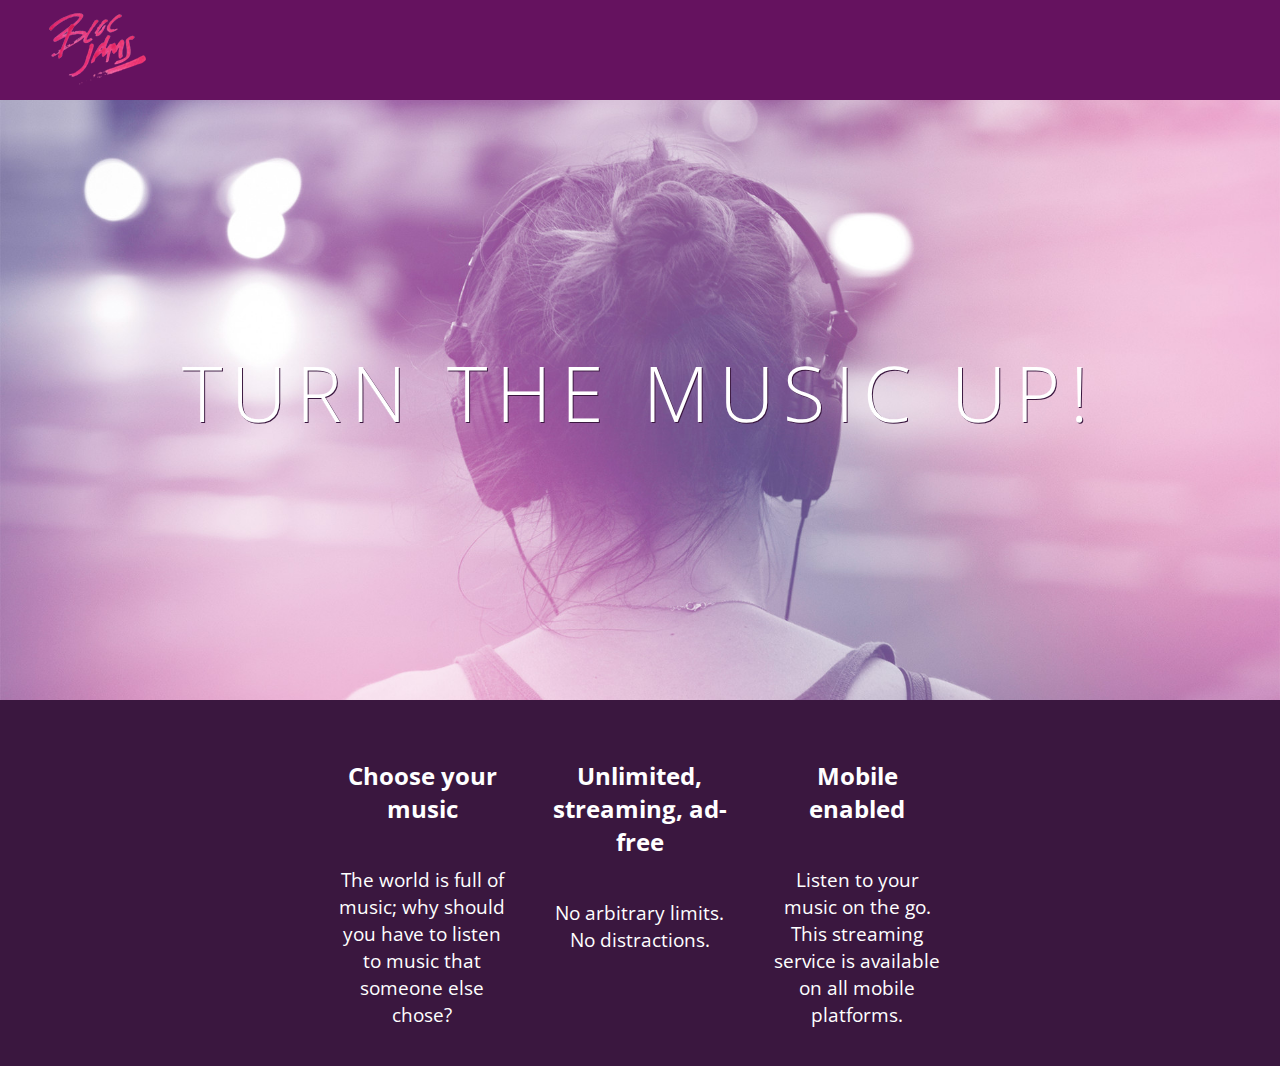
==== index.html @ 8fdde9d0 "finished check" ====
<!DOCTYPE html>
<html>
    <head>
      <title>Bloc Jams</title>
      <meta name="viewport" content="width=device-width, initial-scale=1">
      <link rel="stylesheet" type="text/css" href="http://fonts.googleapis.com/css?family=Open+Sans:400,800,600,700,300">
      <link rel="stylesheet" type="text/css" href="http://code.ionicframework.com/ionicons/2.0.1/css/ionicons.min.css">
      <link rel="stylesheet" type="text/css" href="styles/normalize.css">
      <link rel="stylesheet" type="text/css" href="styles/main.css">
      <link rel="stylesheet" type="text/css" href="styles/landing.css">
    </head>
  <body class="landing">
     <nav class="navbar"> <!--Nav Bar -->
       <img src="assets/images/bloc_jams_logo.png" alt="bloc jams logo" class="logo">

     </nav>
       <section class="hero-content"><!--Hero content -->
         <h1 class="hero-title">Turn the music up!</h1>

       </section>
       <section class="selling-points container"> <!-- selling points -->
            <div class="point column third">
                        <span class="ion-music-note"></span>
                        <h5 class="point-title">Choose your music</h5>
                        <p class="point-description">The world is full of music; why should you have to listen to music that someone else chose?</p>
            </div>
            <div class="point column third">
                  <span class="ion-radio-waves"></span>
                  <h5 class="point-title">Unlimited, streaming, ad-free</h5>
                  <p class="point-description">No arbitrary limits. No distractions.</p>
            </div>
            <div class="point column third">
                 <span class="ion-iphone"></span>
                 <h5 class="point-title">Mobile enabled</h5>
                 <p class="point-description">Listen to your music on the go. This streaming service is available on all mobile platforms.</p>
            </div>
         </section>
    </body>
</html>
---- styles/main.css ----
*, *::before, *::after {
    -moz-box-sizing: border-box;
    -webkit-box-sizing: border-box;
    box-sizing: border-box;
}
html {
    height: 100%; /* makes sure our HTML takes up 100% of the browser window */
    font-size: 100%;
}

body {
    font-family: 'Open Sans'; /* sets our font to the "Open Sans" typeface */
    color: white;             /* sets the text color to white */
    min-height: 100%;         /* says the height of the body must be, at minimum, 100% of the window */
}

.navbar {
    padding: 0.5rem;
    background-color: rgb(101,18,95);
}

.navbar > .logo {
    position: relative;
    left: 2rem;
}

.container {
    margin: 0 auto;
    max-width: 34rem;
}

/* Medium screens(640px) */
@media (min-width: 640px) {
  html { font-size: 112%; }
}

.column {
      float: left;
      padding-left: 1rem;
      padding-right: 1rem;
  }

     .column.full { width: 100%; }
     .column.two-thirds { width: 66.7%; }
     .column.half { width: 50%; }
     .column.third { width: 33.3%; }
     .column.fourth { width: 25%; }
     .column.flow-opposite { float: right; }
     
/* Large screens (1024px) */
@media (min-width: 1024px) {
  html { font-size: 120%; }
}
---- styles/landing.css ----
body.landing {
    background-color: rgb(58,23,63); /* sets the background color to an RGB value (see below) */
}
.navbar {
    padding: 0.5rem;
    background-color: rgb(101,18,95);
}

.navbar .logo {
    position: relative; /* positioning will be explained in a resource */
    left: 2rem;
}
.hero-content {
    position: relative; /* positioning will be explained in a resource */
    min-height: 600px;  /* hero content element must be _at least_ 600 pixels */
    background-image: url(../assets/images/bloc_jams_bg.jpg);
    background-repeat: no-repeat;
    background-position: center center;
    background-size: cover;
}
.hero-content .hero-title {
     position: absolute;             /* positioning will be explained in a resource */
     top: 40%;                       /* positioning will be explained in a resource */
     -webkit-transform: translateY(-50%);
     -moz-transform: translateY(-50%);
     -ms-transform: translateY(-50%);
     transform: translateY(-50%);
     width: 100%;                    /* makes sure the title inhabits the full width of its container */
     text-align: center;             /* aligns text in the horizontal center of the element */
     font-size: 4rem;                /* specifies the size of the font in root em units */
     font-weight: 300;               /* makes the font thinner or lighter weight */
     text-transform: uppercase;      /* transforms the text to be all uppercase lettering */
     letter-spacing: 0.5rem;         /* puts 0.5 root ems worth of space between each letter */
     text-shadow: 1px 1px 0px rgb(58,23,63); /* creates a shadow underneath the text for readability over the image */
 }
 .selling-points {
     position: relative;


 }

 .point {
     position: relative;
     padding: 1rem;
     text-align: center;
 }

 .point .point-title {
     font-size: 1.25rem;
 }

 .ion-music-note,
 .ion-radio-waves,
 .ion-iphone {
     color: rgb(200,50,137);
     font-size: 5rem;
 }
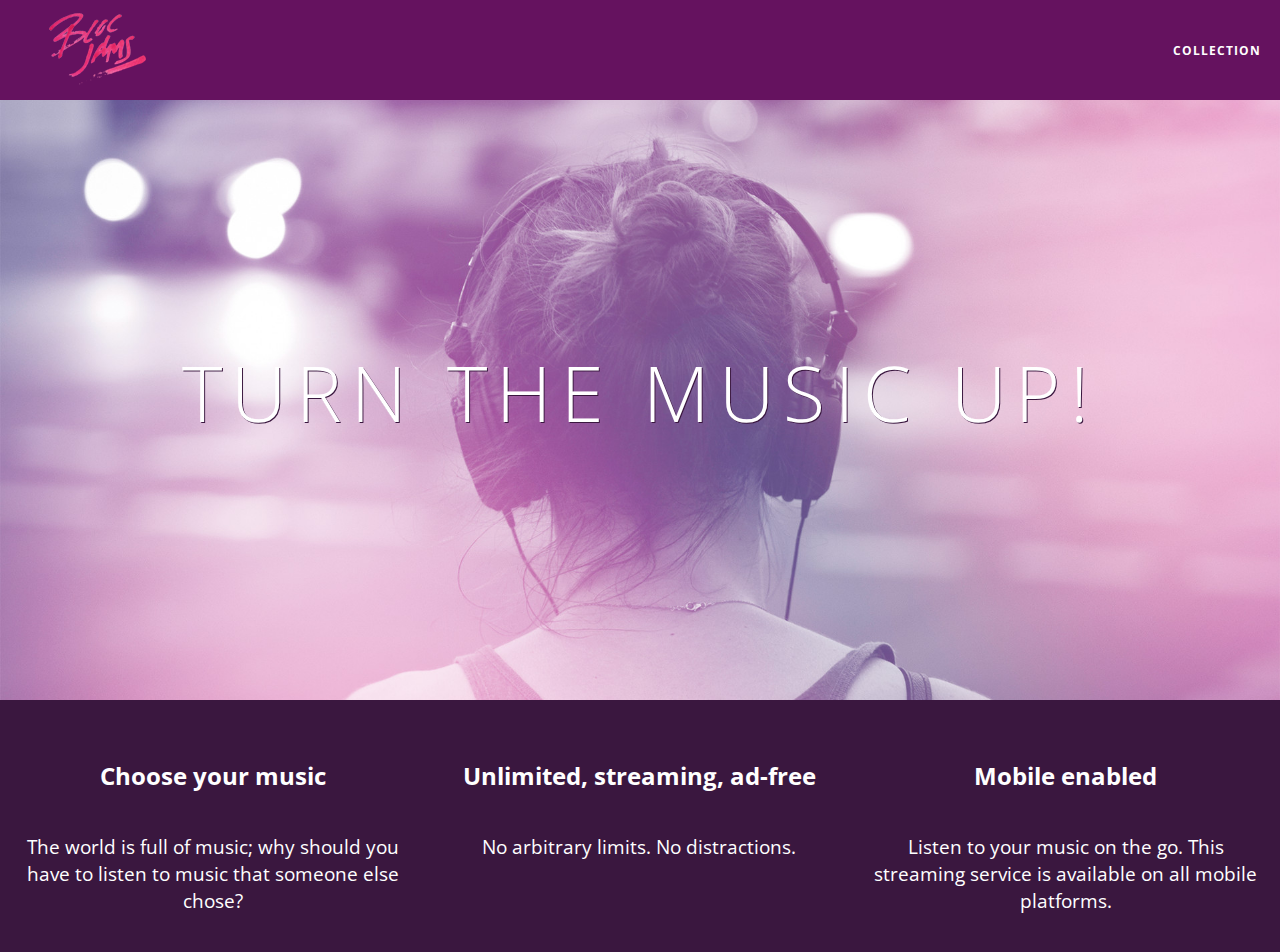
==== commit 2a6a615a: "done8" ====
--- a/index.html
+++ b/index.html
@@ -11,14 +11,18 @@
     </head>
   <body class="landing">
      <nav class="navbar"> <!--Nav Bar -->
-       <img src="assets/images/bloc_jams_logo.png" alt="bloc jams logo" class="logo">
-
+       <a href="index.html" class="logo">
+                    <img src="assets/images/bloc_jams_logo.png" alt="bloc jams logo">
+                </a>
+                <div class="links-container">
+                    <a href="collection.html" class="navbar-link">collection</a>
+                </div>
      </nav>
        <section class="hero-content"><!--Hero content -->
          <h1 class="hero-title">Turn the music up!</h1>
 
        </section>
-       <section class="selling-points container"> <!-- selling points -->
+       <section class="selling-points container clearfix"> <!-- selling points -->
             <div class="point column third">
                         <span class="ion-music-note"></span>
                         <h5 class="point-title">Choose your music</h5>
--- a/styles/main.css
+++ b/styles/main.css
@@ -15,23 +15,58 @@
 }
 
 .navbar {
+
+    position: relative;
     padding: 0.5rem;
-    background-color: rgb(101,18,95);
+    background-color: rgba(101,18,95,0.5);
+    z-index: 1;
+
 }
 
 .navbar > .logo {
     position: relative;
     left: 2rem;
+    cursor: pointer;  /* produces the finger-pointer icon when you hover over the logo */
+}
+
+.navbar .links-container {
+display: table;
+position: absolute;
+top: 0;
+right: 0;
+height: 100px;
+color: white;
+/* #3 */
+text-decoration: none;
+}
+
+.links-container .navbar-link {
+display: table-cell;
+position: relative;
+height: 100%;
+padding-left: 1rem;
+padding-right: 1rem;
+/* #4 */
+vertical-align: middle;
+color: white;
+font-size: 0.625rem;
+letter-spacing: 0.05rem;
+font-weight: 700;
+text-transform: uppercase;
+/* #3 */
+text-decoration: none;
+cursor: pointer;
+}
+
+/* #5 */
+.links-container .navbar-link:hover {
+color: rgb(233,50,117);
+}
 }
 
 .container {
     margin: 0 auto;
     max-width: 34rem;
-}
-
-/* Medium screens(640px) */
-@media (min-width: 640px) {
-  html { font-size: 112%; }
 }
 
 .column {
@@ -46,8 +81,24 @@
      .column.third { width: 33.3%; }
      .column.fourth { width: 25%; }
      .column.flow-opposite { float: right; }
-     
+
+/* Medium screens(640px) */
+@media (min-width: 640px) {
+  html { font-size: 112%; }
+}
+
+
 /* Large screens (1024px) */
 @media (min-width: 1024px) {
   html { font-size: 120%; }
 }
+
+.clearfix::before,
+.clearfix::after {
+   content: " ";
+   display: table;
+}
+
+.clearfix::after {
+   clear: both;
+}
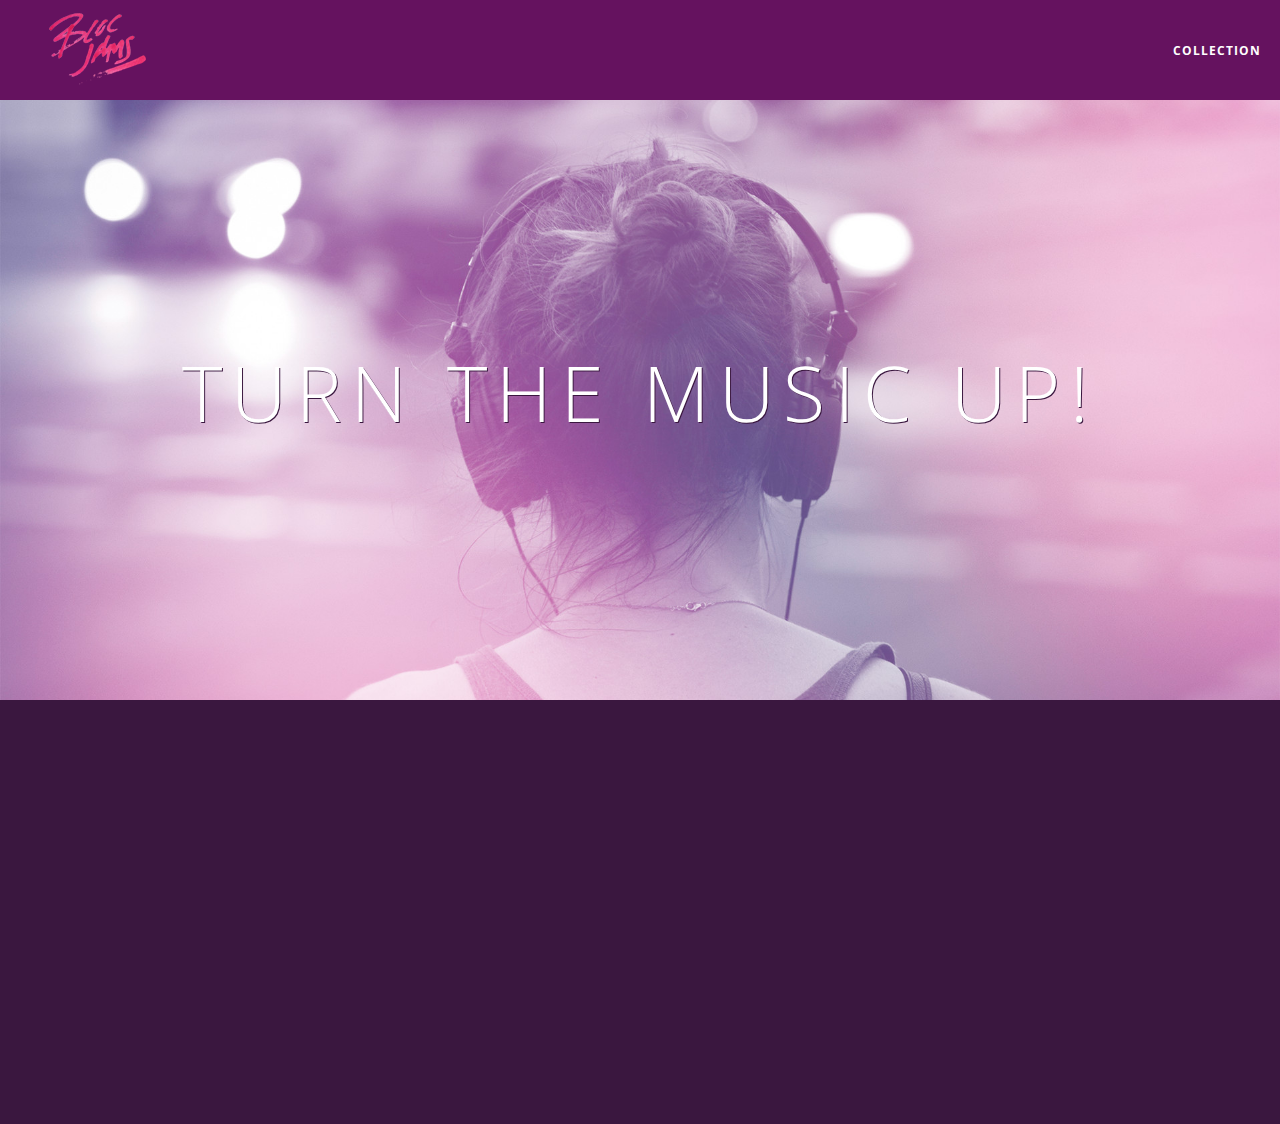
==== commit 2ba21ef0: "22c" ====
--- a/index.html
+++ b/index.html
@@ -9,6 +9,7 @@
       <link rel="stylesheet" type="text/css" href="styles/main.css">
       <link rel="stylesheet" type="text/css" href="styles/landing.css">
     </head>
+    <script src="scripts/landing.js"></script>
   <body class="landing">
      <nav class="navbar"> <!--Nav Bar -->
        <a href="index.html" class="logo">
--- a/styles/main.css
+++ b/styles/main.css
@@ -62,11 +62,18 @@
 .links-container .navbar-link:hover {
 color: rgb(233,50,117);
 }
+
+.links-container .navbar-link:active {
+background-color: white;
 }
 
 .container {
     margin: 0 auto;
     max-width: 34rem;
+}
+
+.container.narrow {
+    max-width: 56rem;
 }
 
 .column {
--- a/styles/landing.css
+++ b/styles/landing.css
@@ -1,57 +1,69 @@
 body.landing {
-    background-color: rgb(58,23,63); /* sets the background color to an RGB value (see below) */
+  background-color: rgb(58,23,63); /* sets the background color to an RGB value (see below) */
 }
 .navbar {
-    padding: 0.5rem;
-    background-color: rgb(101,18,95);
+  padding: 0.5rem;
+  background-color: rgb(101,18,95);
 }
 
 .navbar .logo {
-    position: relative; /* positioning will be explained in a resource */
-    left: 2rem;
+  position: relative; /* positioning will be explained in a resource */
+  left: 2rem;
 }
 .hero-content {
-    position: relative; /* positioning will be explained in a resource */
-    min-height: 600px;  /* hero content element must be _at least_ 600 pixels */
-    background-image: url(../assets/images/bloc_jams_bg.jpg);
-    background-repeat: no-repeat;
-    background-position: center center;
-    background-size: cover;
+  position: relative; /* positioning will be explained in a resource */
+  min-height: 600px;  /* hero content element must be _at least_ 600 pixels */
+  background-image: url(../assets/images/bloc_jams_bg.jpg);
+  background-repeat: no-repeat;
+  background-position: center center;
+  background-size: cover;
 }
 .hero-content .hero-title {
-     position: absolute;             /* positioning will be explained in a resource */
-     top: 40%;                       /* positioning will be explained in a resource */
-     -webkit-transform: translateY(-50%);
-     -moz-transform: translateY(-50%);
-     -ms-transform: translateY(-50%);
-     transform: translateY(-50%);
-     width: 100%;                    /* makes sure the title inhabits the full width of its container */
-     text-align: center;             /* aligns text in the horizontal center of the element */
-     font-size: 4rem;                /* specifies the size of the font in root em units */
-     font-weight: 300;               /* makes the font thinner or lighter weight */
-     text-transform: uppercase;      /* transforms the text to be all uppercase lettering */
-     letter-spacing: 0.5rem;         /* puts 0.5 root ems worth of space between each letter */
-     text-shadow: 1px 1px 0px rgb(58,23,63); /* creates a shadow underneath the text for readability over the image */
- }
- .selling-points {
-     position: relative;
+  position: absolute;             /* positioning will be explained in a resource */
+  top: 40%;                       /* positioning will be explained in a resource */
+  -webkit-transform: translateY(-50%);
+  -moz-transform: translateY(-50%);
+  -ms-transform: translateY(-50%);
+  transform: translateY(-50%);
+  width: 100%;                    /* makes sure the title inhabits the full width of its container */
+  text-align: center;             /* aligns text in the horizontal center of the element */
+  font-size: 4rem;                /* specifies the size of the font in root em units */
+  font-weight: 300;               /* makes the font thinner or lighter weight */
+  text-transform: uppercase;      /* transforms the text to be all uppercase lettering */
+  letter-spacing: 0.5rem;         /* puts 0.5 root ems worth of space between each letter */
+  text-shadow: 1px 1px 0px rgb(58,23,63); /* creates a shadow underneath the text for readability over the image */
+}
+.selling-points {
+  position: relative;
 
 
- }
+}
 
- .point {
-     position: relative;
-     padding: 1rem;
-     text-align: center;
- }
+.point {
+  position: relative;
+  padding: 1rem;
+  text-align: center;
+  opacity: 0;
+  -webkit-transform: scaleX(0.9) translateY(3rem);
+  -moz-transform: scaleX(0.9) translateY(3rem);
+  transform: scaleX(0.9) translateY(3rem);
+  -webkit-transition: all 0.25s ease-in-out;
+  -moz-transition: all 0.25s ease-in-out;
+  transition: all 0.25s ease-in-out;
+  -webkit-transition-delay: 0.2s;
+  -moz-transition-delay: 0.2s;
+  transition-delay: 0.2s;
+}
 
- .point .point-title {
-     font-size: 1.25rem;
- }
+.point .point-title {
+  font-size: 1.25rem;
+}
 
- .ion-music-note,
- .ion-radio-waves,
- .ion-iphone {
-     color: rgb(200,50,137);
-     font-size: 5rem;
- }
+
+
+.ion-music-note,
+.ion-radio-waves,
+.ion-iphone {
+  color: rgb(200,50,137);
+  font-size: 5rem;
+}
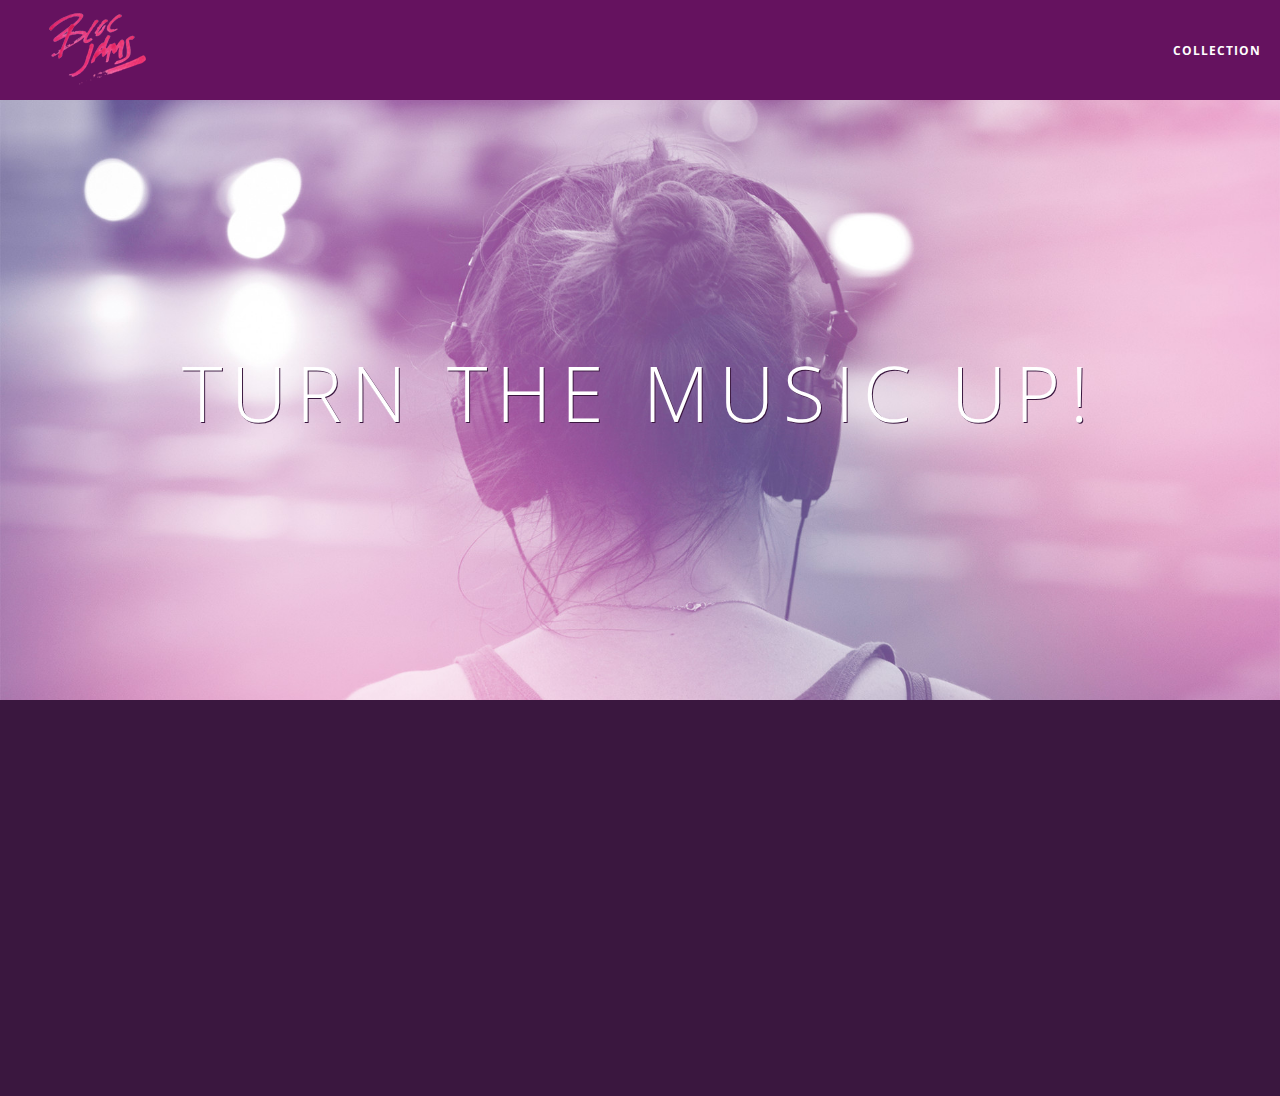
==== commit fe8bc65b: "c23" ====
--- a/index.html
+++ b/index.html
@@ -9,6 +9,7 @@
       <link rel="stylesheet" type="text/css" href="styles/main.css">
       <link rel="stylesheet" type="text/css" href="styles/landing.css">
     </head>
+    <script src="scripts/utilities.js"></script>
     <script src="scripts/landing.js"></script>
   <body class="landing">
      <nav class="navbar"> <!--Nav Bar -->
--- a/styles/landing.css
+++ b/styles/landing.css
@@ -43,16 +43,18 @@
   position: relative;
   padding: 1rem;
   text-align: center;
-  opacity: 0;
+  opacity: .0;
   -webkit-transform: scaleX(0.9) translateY(3rem);
   -moz-transform: scaleX(0.9) translateY(3rem);
-  transform: scaleX(0.9) translateY(3rem);
+  transform: scaleX(0.1) translateY(9rem);
+  transform: rotate(-30deg);
   -webkit-transition: all 0.25s ease-in-out;
   -moz-transition: all 0.25s ease-in-out;
   transition: all 0.25s ease-in-out;
   -webkit-transition-delay: 0.2s;
   -moz-transition-delay: 0.2s;
-  transition-delay: 0.2s;
+  transition-delay: 0.4s;
+  transition-duration: 2s;
 }
 
 .point .point-title {
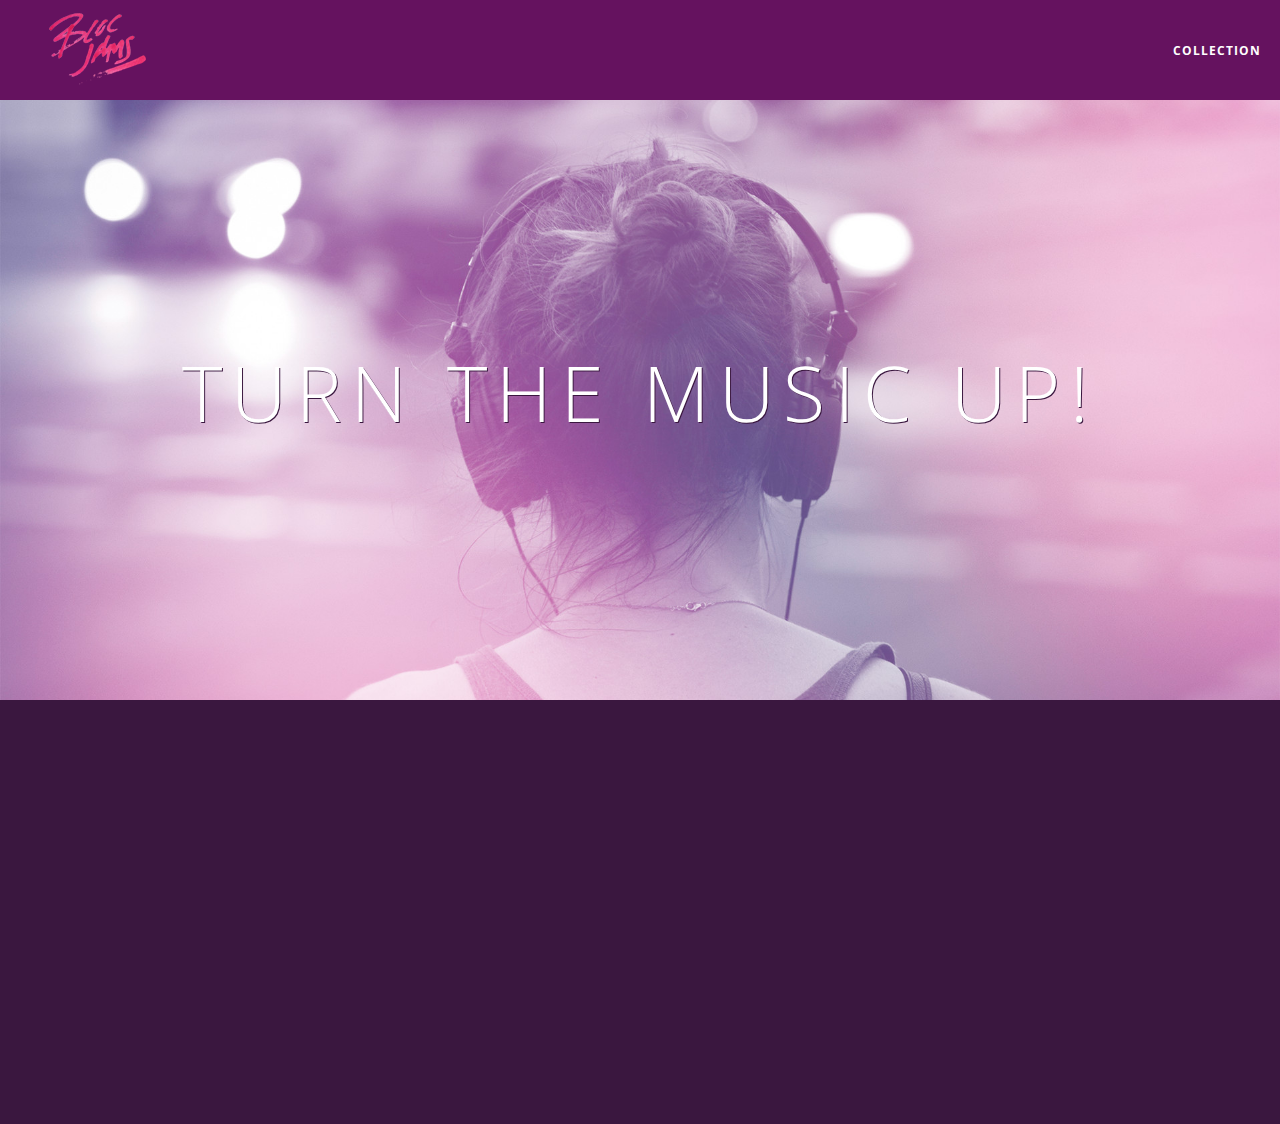
==== commit cb07f322: "check 28 with song player screen" ====
--- a/index.html
+++ b/index.html
@@ -8,6 +8,7 @@
       <link rel="stylesheet" type="text/css" href="styles/normalize.css">
       <link rel="stylesheet" type="text/css" href="styles/main.css">
       <link rel="stylesheet" type="text/css" href="styles/landing.css">
+
     </head>
     <script src="scripts/utilities.js"></script>
     <script src="scripts/landing.js"></script>
--- a/styles/landing.css
+++ b/styles/landing.css
@@ -46,15 +46,9 @@
   opacity: .0;
   -webkit-transform: scaleX(0.9) translateY(3rem);
   -moz-transform: scaleX(0.9) translateY(3rem);
-  transform: scaleX(0.1) translateY(9rem);
-  transform: rotate(-30deg);
-  -webkit-transition: all 0.25s ease-in-out;
-  -moz-transition: all 0.25s ease-in-out;
-  transition: all 0.25s ease-in-out;
-  -webkit-transition-delay: 0.2s;
-  -moz-transition-delay: 0.2s;
-  transition-delay: 0.4s;
-  transition-duration: 2s;
+  transform: scaleX(0.9) translateY(3rem);
+  -webkit-transition: all 0.50s ease-in-out;
+
 }
 
 .point .point-title {
